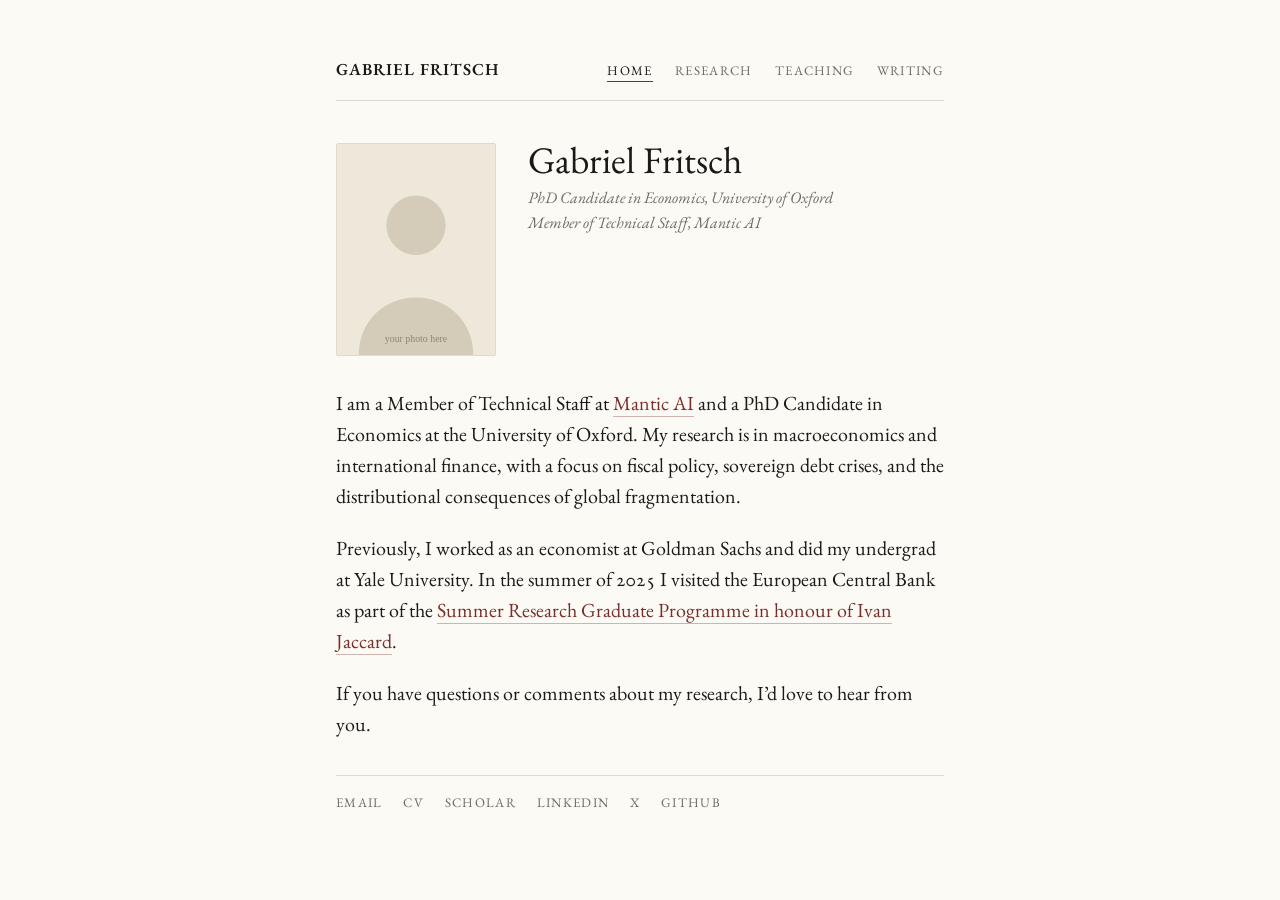
==== index.html @ 59621a18 "Static academic site to replace the Google Sites build Four pages (home, research, teaching, writing" ====
<!DOCTYPE html>
<html lang="en">
<head>
<meta charset="utf-8">
<meta name="viewport" content="width=device-width, initial-scale=1">
<title>Gabriel Fritsch</title>
<meta name="description" content="Gabriel Fritsch is a PhD candidate in economics at the University of Oxford and a member of technical staff at Mantic AI. Research on fiscal policy, sovereign debt, and international macroeconomics.">
<link rel="preconnect" href="https://fonts.googleapis.com">
<link rel="preconnect" href="https://fonts.gstatic.com" crossorigin>
<link href="https://fonts.googleapis.com/css2?family=EB+Garamond:ital,wght@0,400;0,500;0,600;1,400&display=swap" rel="stylesheet">
<link rel="stylesheet" href="/assets/css/style.css">
</head>
<body>
<div class="wrap">
<header class="masthead">
  <a href="/" class="site-name plain">Gabriel Fritsch</a>
  <nav class="plain">
    <a href="/" aria-current="page">Home</a>
    <a href="/research/">Research</a>
    <a href="/teaching/">Teaching</a>
    <a href="/writing/">Writing</a>
  </nav>
</header>
<main>
<section class="intro">
  <img src="/assets/img/portrait.svg" alt="Gabriel Fritsch" class="portrait" width="160" height="213">
  <div>
    <h1 class="name">Gabriel Fritsch</h1>
    <p class="strap">PhD Candidate in Economics, University of Oxford<br>Member of Technical Staff, Mantic AI</p>
  </div>
</section>

<p>I am a Member of Technical Staff at <a href="https://www.mantic.com/">Mantic AI</a> and a PhD Candidate in Economics at the University of Oxford. My research is in macroeconomics and international finance, with a focus on fiscal policy, sovereign debt crises, and the distributional consequences of global fragmentation.</p>

<p>Previously, I worked as an economist at Goldman Sachs and did my undergrad at Yale University. In the summer of 2025 I visited the European Central Bank as part of the <a href="https://www.ecb.europa.eu/pub/economic-research/programmes/graduate/html/index.en.html">Summer Research Graduate Programme in honour of Ivan Jaccard</a>.</p>

<p>If you have questions or comments about my research, I&rsquo;d love to hear from you.</p>

<div class="elsewhere plain">
  <a href="mailto:EMAIL-TBD">Email</a>
  <a href="/files/cv.pdf">CV</a>
  <a href="SCHOLAR-TBD">Scholar</a>
  <a href="https://www.linkedin.com/in/gpfritsch/">LinkedIn</a>
  <a href="https://x.com/gabrielpfritsch">X</a>
  <a href="https://github.com/gabrielpfritsch">GitHub</a>
</div>
</main>
</div>
</body>
</html>
---- assets/css/style.css ----
/* ---- Palette -------------------------------------------------------- */
:root {
  --bg:        #FBFAF5;
  --surface:   #F4F1E8;
  --text:      #1B1A17;
  --muted:     #6E6A60;
  --rule:      #DFDACB;
  --accent:    #7A2E2A;   /* oxblood */
  --accent-soft: #A85B50;
}

@media (prefers-color-scheme: dark) {
  :root {
    --bg:      #14130F;
    --surface: #1D1C17;
    --text:    #E8E3D6;
    --muted:   #9A9485;
    --rule:    #33312A;
    --accent:  #D08A7C;
    --accent-soft: #B36F61;
  }
}

/* ---- Base ----------------------------------------------------------- */
*, *::before, *::after { box-sizing: border-box; }
html { -webkit-text-size-adjust: 100%; }
body {
  margin: 0;
  background: var(--bg);
  color: var(--text);
  font-family: "EB Garamond", "Adobe Garamond Pro", Garamond, Georgia, "Times New Roman", serif;
  font-size: 20px;
  line-height: 1.55;
  font-feature-settings: "onum" 1, "kern" 1, "liga" 1;
  -webkit-font-smoothing: antialiased;
}
.wrap { max-width: 41rem; margin: 0 auto; padding: 3.5rem 1.5rem 5rem; }

a { color: var(--accent); text-decoration: none; border-bottom: 1px solid color-mix(in srgb, var(--accent) 35%, transparent); }
a:hover { border-bottom-color: var(--accent); }
a.plain, .plain a { border-bottom: none; }
.plain a:hover { border-bottom: 1px solid var(--accent); }

p { margin: 0 0 1.05em; }
em { font-style: italic; }

/* ---- Masthead ------------------------------------------------------- */
.masthead {
  display: flex; flex-wrap: wrap; align-items: baseline;
  gap: 0.6rem 1.5rem;
  padding-bottom: 1.1rem; margin-bottom: 2.6rem;
  border-bottom: 1px solid var(--rule);
}
.masthead .site-name {
  font-size: 1.05rem; font-weight: 600;
  letter-spacing: 0.06em; text-transform: uppercase;
  color: var(--text); margin-right: auto;
}
.masthead nav { display: flex; gap: 1.4rem; }
.masthead nav a {
  font-size: 0.82rem; letter-spacing: 0.1em; text-transform: uppercase;
  color: var(--muted);
}
.masthead nav a:hover { color: var(--accent); }
.masthead nav a[aria-current="page"] { color: var(--text); border-bottom: 1px solid var(--accent); }

/* ---- Home ----------------------------------------------------------- */
.intro { display: flex; gap: 2rem; align-items: flex-start; margin-bottom: 2rem; }
.portrait {
  width: 160px; flex: 0 0 160px; aspect-ratio: 3 / 4;
  object-fit: cover; border-radius: 2px;
  background: var(--surface); border: 1px solid var(--rule);
}
h1.name {
  font-size: 2.35rem; font-weight: 400; line-height: 1.1;
  margin: -0.25rem 0 0.4rem;
}
.strap { color: var(--muted); font-size: 1rem; font-style: italic; margin: 0; }

.elsewhere {
  display: flex; flex-wrap: wrap; gap: 0.4rem 1.3rem;
  margin-top: 2.2rem; padding-top: 1.1rem; border-top: 1px solid var(--rule);
  font-size: 0.82rem; letter-spacing: 0.1em; text-transform: uppercase;
}
.elsewhere a { color: var(--muted); }
.elsewhere a:hover { color: var(--accent); }

/* ---- Sections & lists ----------------------------------------------- */
h2.section-head {
  font-size: 0.82rem; font-weight: 600;
  letter-spacing: 0.14em; text-transform: uppercase;
  color: var(--muted);
  margin: 3rem 0 1.4rem; padding-bottom: 0.5rem;
  border-bottom: 1px solid var(--rule);
}
h2.section-head:first-child { margin-top: 0; }

.paper { margin-bottom: 1.9rem; }
.paper .title { font-size: 1.18rem; line-height: 1.3; display: block; margin-bottom: 0.15rem; }
.paper .title a { color: var(--text); border-bottom: 1px solid color-mix(in srgb, var(--accent) 45%, transparent); }
.paper .title a:hover { color: var(--accent); border-bottom-color: var(--accent); }
.paper .meta { color: var(--muted); font-size: 0.95rem; font-style: italic; }
.paper .meta a { color: var(--muted); border-bottom-color: var(--rule); }
.paper .meta a:hover { color: var(--accent); }
.paper .links { font-size: 0.8rem; letter-spacing: 0.08em; text-transform: uppercase; margin-top: 0.3rem; }
.paper .links a { color: var(--accent-soft); margin-right: 1rem; border-bottom: none; }
.paper .links a:hover { color: var(--accent); border-bottom: 1px solid var(--accent); }

details.abstract { margin-top: 0.45rem; }
details.abstract > summary {
  cursor: pointer; list-style: none;
  font-size: 0.8rem; letter-spacing: 0.08em; text-transform: uppercase;
  color: var(--accent-soft); display: inline-block;
}
details.abstract > summary::-webkit-details-marker { display: none; }
details.abstract > summary::before { content: "+\00a0"; }
details.abstract[open] > summary::before { content: "\2013\00a0"; }
details.abstract > summary:hover { color: var(--accent); }
details.abstract > p {
  margin: 0.7rem 0 0; padding: 0.9rem 1.1rem;
  background: var(--surface); border-left: 2px solid var(--accent-soft);
  font-size: 0.95rem; line-height: 1.6; color: var(--text); text-align: justify;
  hyphens: auto;
}

.entry { margin-bottom: 1.3rem; }
.entry .what { display: block; }
.entry .when { color: var(--muted); font-size: 0.92rem; font-style: italic; }

.report { display: flex; justify-content: space-between; gap: 1.5rem; padding: 0.42rem 0; }
.report .when { color: var(--muted); font-size: 0.86rem; white-space: nowrap; font-variant-numeric: oldstyle-nums; }

.note { color: var(--muted); font-size: 0.95rem; font-style: italic; margin-bottom: 1.6rem; }

/* ---- Mobile --------------------------------------------------------- */
@media (max-width: 34rem) {
  body { font-size: 18px; }
  .wrap { padding-top: 2.2rem; }
  .intro { flex-direction: column; gap: 1.2rem; }
  .portrait { width: 120px; flex-basis: auto; }
  h1.name { font-size: 2rem; }
  .report { flex-direction: column; gap: 0.1rem; }
}
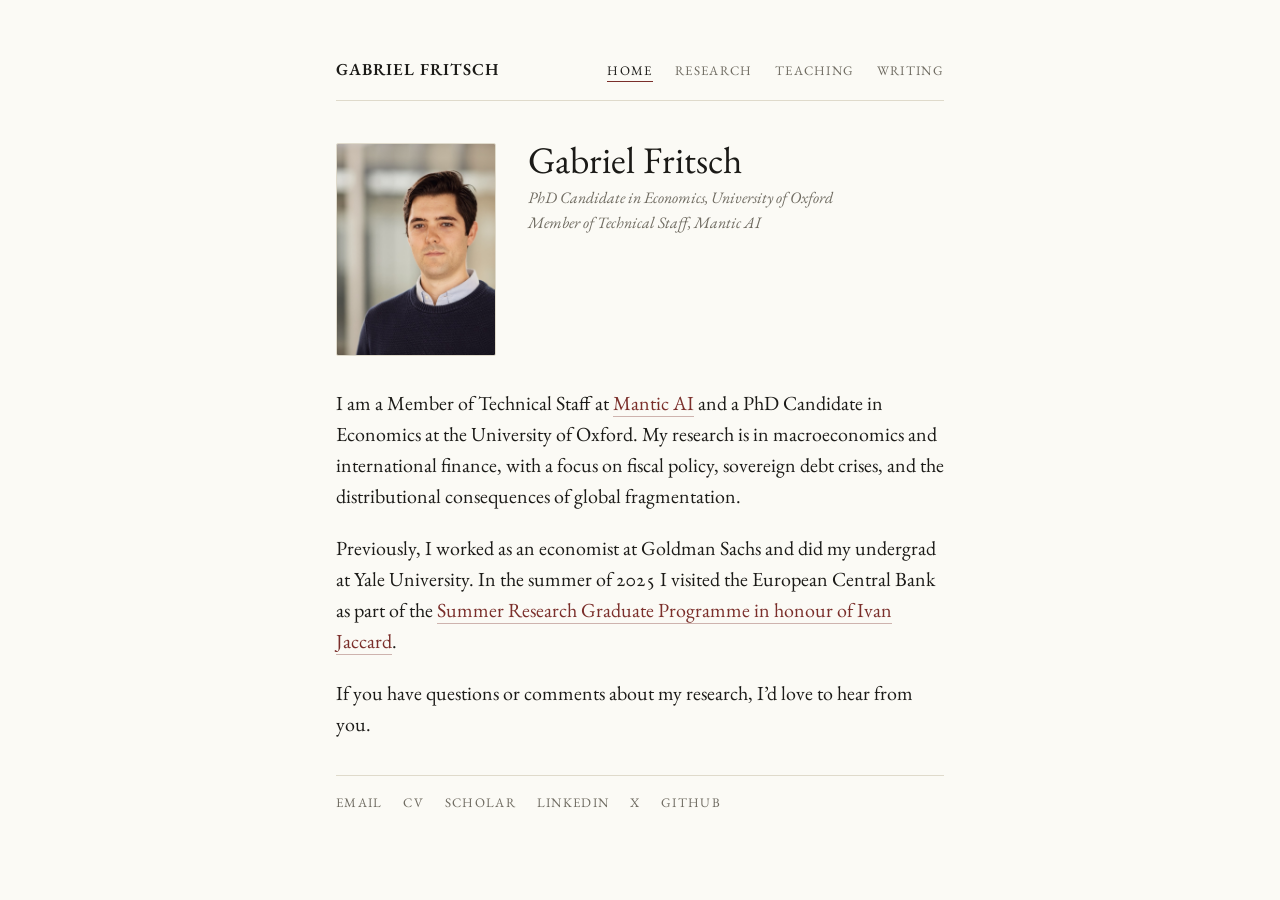
==== commit 4445ed4d: "Add portrait Cropped from one of the department profile shots to 3:4 and resized to 675x900, which i" ====
--- a/index.html
+++ b/index.html
@@ -23,7 +23,7 @@
 </header>
 <main>
 <section class="intro">
-  <img src="/assets/img/portrait.svg" alt="Gabriel Fritsch" class="portrait" width="160" height="213">
+  <img src="/assets/img/portrait.jpg" alt="Gabriel Fritsch" class="portrait" width="160" height="213">
   <div>
     <h1 class="name">Gabriel Fritsch</h1>
     <p class="strap">PhD Candidate in Economics, University of Oxford<br>Member of Technical Staff, Mantic AI</p>
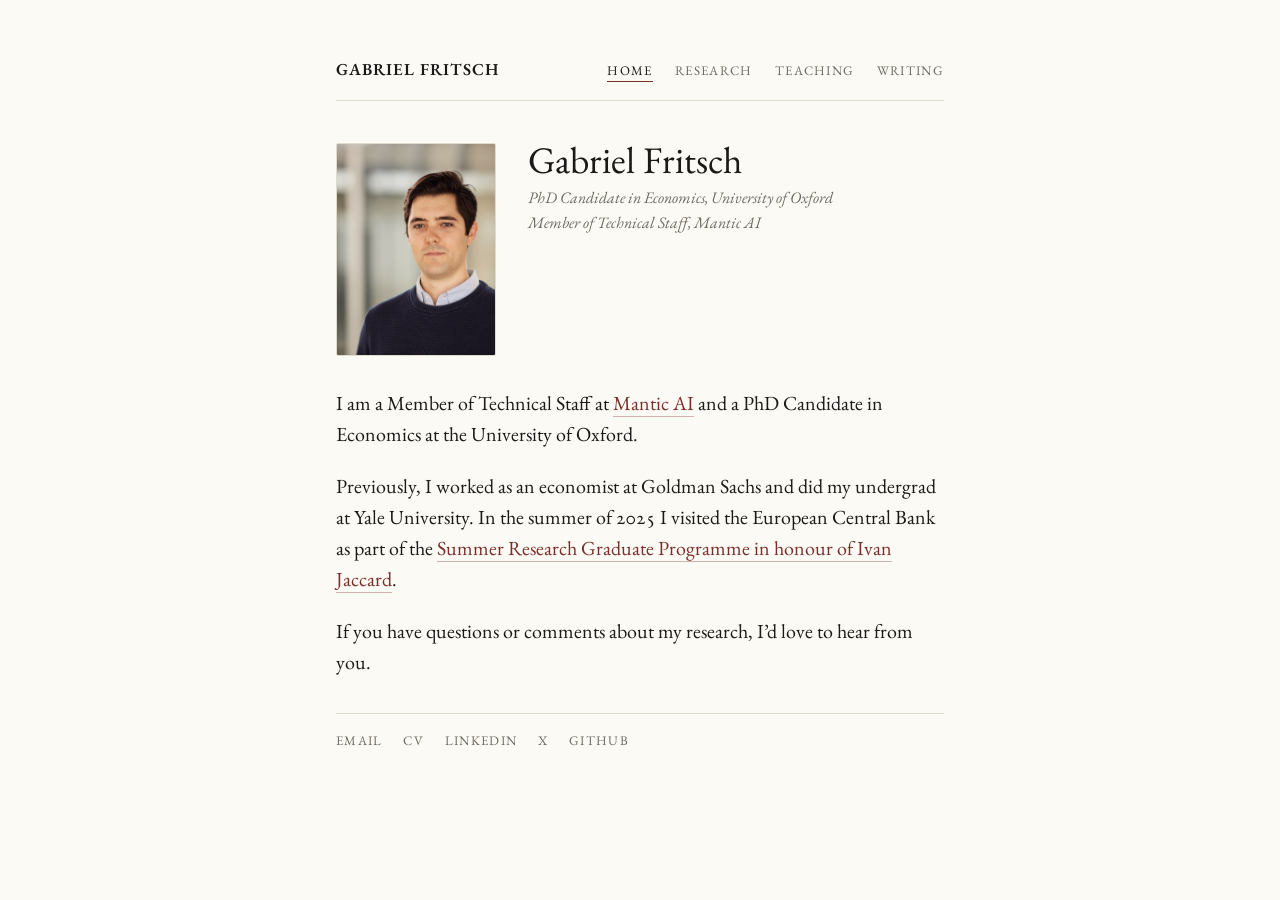
==== commit 652b74ed: "Add Goldman Sachs reports, real contact details, and trim the copy The nine LatAm reports now live i" ====
--- a/index.html
+++ b/index.html
@@ -30,16 +30,15 @@
   </div>
 </section>
 
-<p>I am a Member of Technical Staff at <a href="https://www.mantic.com/">Mantic AI</a> and a PhD Candidate in Economics at the University of Oxford. My research is in macroeconomics and international finance, with a focus on fiscal policy, sovereign debt crises, and the distributional consequences of global fragmentation.</p>
+<p>I am a Member of Technical Staff at <a href="https://www.mantic.com/">Mantic AI</a> and a PhD Candidate in Economics at the University of Oxford.</p>
 
 <p>Previously, I worked as an economist at Goldman Sachs and did my undergrad at Yale University. In the summer of 2025 I visited the European Central Bank as part of the <a href="https://www.ecb.europa.eu/pub/economic-research/programmes/graduate/html/index.en.html">Summer Research Graduate Programme in honour of Ivan Jaccard</a>.</p>
 
 <p>If you have questions or comments about my research, I&rsquo;d love to hear from you.</p>
 
 <div class="elsewhere plain">
-  <a href="mailto:EMAIL-TBD">Email</a>
+  <a href="mailto:gabrielpfritsch@gmail.com">Email</a>
   <a href="/files/cv.pdf">CV</a>
-  <a href="SCHOLAR-TBD">Scholar</a>
   <a href="https://www.linkedin.com/in/gpfritsch/">LinkedIn</a>
   <a href="https://x.com/gabrielpfritsch">X</a>
   <a href="https://github.com/gabrielpfritsch">GitHub</a>
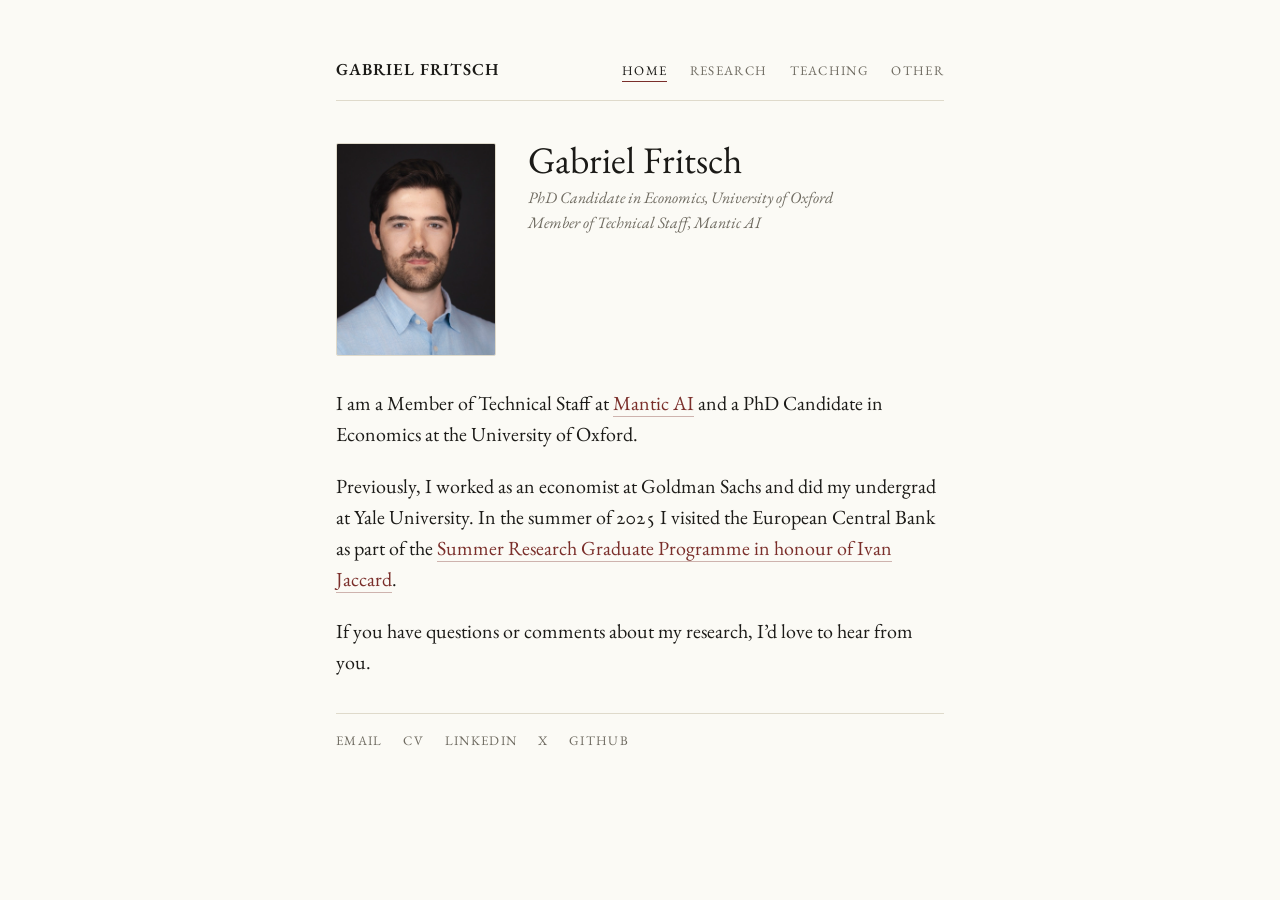
==== commit 0dded81e: "Use the current headshot, and rename Writing back to Other The section holds only the Goldman Sachs " ====
--- a/index.html
+++ b/index.html
@@ -5,6 +5,16 @@
 <meta name="viewport" content="width=device-width, initial-scale=1">
 <title>Gabriel Fritsch</title>
 <meta name="description" content="Gabriel Fritsch is a PhD candidate in economics at the University of Oxford and a member of technical staff at Mantic AI. Research on fiscal policy, sovereign debt, and international macroeconomics.">
+<meta name="author" content="Gabriel Fritsch">
+<link rel="canonical" href="https://gabrielpfritsch.com/">
+<meta property="og:type" content="website">
+<meta property="og:site_name" content="Gabriel Fritsch">
+<meta property="og:title" content="Gabriel Fritsch">
+<meta property="og:description" content="Gabriel Fritsch is a PhD candidate in economics at the University of Oxford and a member of technical staff at Mantic AI. Research on fiscal policy, sovereign debt, and international macroeconomics.">
+<meta property="og:url" content="https://gabrielpfritsch.com/">
+<meta property="og:image" content="https://gabrielpfritsch.com/assets/img/portrait.jpg">
+<meta name="twitter:card" content="summary">
+<link rel="icon" href="/favicon.svg" type="image/svg+xml">
 <link rel="preconnect" href="https://fonts.googleapis.com">
 <link rel="preconnect" href="https://fonts.gstatic.com" crossorigin>
 <link href="https://fonts.googleapis.com/css2?family=EB+Garamond:ital,wght@0,400;0,500;0,600;1,400&display=swap" rel="stylesheet">
@@ -18,7 +28,7 @@
     <a href="/" aria-current="page">Home</a>
     <a href="/research/">Research</a>
     <a href="/teaching/">Teaching</a>
-    <a href="/writing/">Writing</a>
+    <a href="/other/">Other</a>
   </nav>
 </header>
 <main>
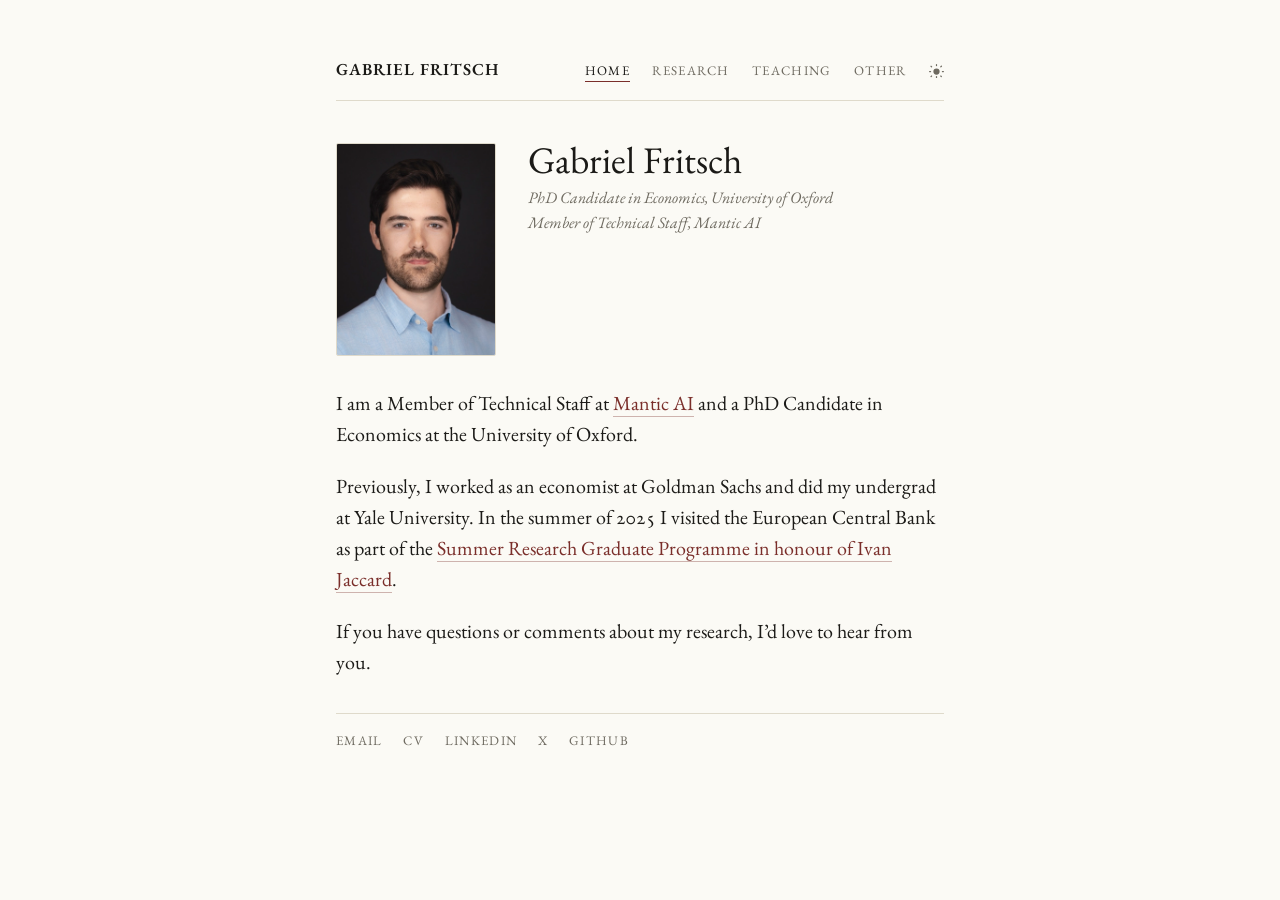
==== commit 3f5cfd89: "Rework dark mode, add a theme toggle, and trim the README Dark mode moves to a neutral near-black gr" ====
--- a/index.html
+++ b/index.html
@@ -19,6 +19,7 @@
 <link rel="preconnect" href="https://fonts.gstatic.com" crossorigin>
 <link href="https://fonts.googleapis.com/css2?family=EB+Garamond:ital,wght@0,400;0,500;0,600;1,400&display=swap" rel="stylesheet">
 <link rel="stylesheet" href="/assets/css/style.css">
+<script>try{var t=localStorage.getItem("theme");if(t)document.documentElement.setAttribute("data-theme",t)}catch(e){}</script>
 </head>
 <body>
 <div class="wrap">
@@ -29,6 +30,10 @@
     <a href="/research/">Research</a>
     <a href="/teaching/">Teaching</a>
     <a href="/other/">Other</a>
+    <button class="theme-toggle" type="button" aria-label="Switch between light and dark">
+      <svg class="sun" viewBox="0 0 24 24" aria-hidden="true"><path d="M12 17a5 5 0 1 1 0-10 5 5 0 0 1 0 10zm0-13.5a1 1 0 0 1-1-1V1a1 1 0 0 1 2 0v1.5a1 1 0 0 1-1 1zm0 19a1 1 0 0 1-1-1V20a1 1 0 0 1 2 0v1.5a1 1 0 0 1-1 1zM4.2 5.6a1 1 0 0 1-.7-.3l-1-1a1 1 0 0 1 1.4-1.4l1 1a1 1 0 0 1-.7 1.7zm15.6 15.6a1 1 0 0 1-.7-.3l-1-1a1 1 0 0 1 1.4-1.4l1 1a1 1 0 0 1-.7 1.7zM2.5 13H1a1 1 0 0 1 0-2h1.5a1 1 0 0 1 0 2zm20.5 0h-1.5a1 1 0 0 1 0-2H23a1 1 0 0 1 0 2zM3.2 21.2a1 1 0 0 1-.7-1.7l1-1a1 1 0 0 1 1.4 1.4l-1 1a1 1 0 0 1-.7.3zM18.8 5.6a1 1 0 0 1-.7-1.7l1-1a1 1 0 1 1 1.4 1.4l-1 1a1 1 0 0 1-.7.3z"/></svg>
+      <svg class="moon" viewBox="0 0 24 24" aria-hidden="true"><path d="M21.6 14.2A9.2 9.2 0 0 1 9.8 2.4a1 1 0 0 0-1.3-1.2A10.8 10.8 0 1 0 22.8 15.5a1 1 0 0 0-1.2-1.3z"/></svg>
+    </button>
   </nav>
 </header>
 <main>
@@ -55,5 +60,18 @@
 </div>
 </main>
 </div>
+<script>
+(function () {
+  var root = document.documentElement;
+  var btn = document.querySelector(".theme-toggle");
+  if (!btn) return;
+  btn.addEventListener("click", function () {
+    var dark = getComputedStyle(root).getPropertyValue("--bg").trim().toLowerCase() === "#121212";
+    var next = dark ? "light" : "dark";
+    root.setAttribute("data-theme", next);
+    try { localStorage.setItem("theme", next); } catch (e) {}
+  });
+})();
+</script>
 </body>
 </html>
--- a/assets/css/style.css
+++ b/assets/css/style.css
@@ -1,24 +1,36 @@
-/* ---- Palette -------------------------------------------------------- */
 :root {
+  color-scheme: light dark;
   --bg:        #FBFAF5;
   --surface:   #F4F1E8;
   --text:      #1B1A17;
   --muted:     #6E6A60;
   --rule:      #DFDACB;
-  --accent:    #7A2E2A;   /* oxblood */
+  --accent:    #7A2E2A;
   --accent-soft: #A85B50;
 }
 
+/* Dark: applied when the reader's system asks for it, unless they chose light here. */
 @media (prefers-color-scheme: dark) {
-  :root {
-    --bg:      #14130F;
-    --surface: #1D1C17;
-    --text:    #E8E3D6;
-    --muted:   #9A9485;
-    --rule:    #33312A;
-    --accent:  #D08A7C;
-    --accent-soft: #B36F61;
+  :root:not([data-theme="light"]) {
+  --bg:      #121212;
+  --surface: #1A1A1A;
+  --text:    #E7E5E1;
+  --muted:   #A3A09B;
+  --rule:    #2B2B2B;
+  --accent:  #E09B8E;
+  --accent-soft: #C08376;
   }
+}
+
+/* Dark: applied when the reader chose it here, whatever the system says. */
+:root[data-theme="dark"] {
+  --bg:      #121212;
+  --surface: #1A1A1A;
+  --text:    #E7E5E1;
+  --muted:   #A3A09B;
+  --rule:    #2B2B2B;
+  --accent:  #E09B8E;
+  --accent-soft: #C08376;
 }
 
 /* ---- Base ----------------------------------------------------------- */
@@ -119,8 +131,7 @@
 details.abstract > p {
   margin: 0.7rem 0 0; padding: 0.9rem 1.1rem;
   background: var(--surface); border-left: 2px solid var(--accent-soft);
-  font-size: 0.95rem; line-height: 1.6; color: var(--text); text-align: justify;
-  hyphens: auto;
+  font-size: 0.95rem; line-height: 1.6; color: var(--text);
 }
 
 .entry { margin-bottom: 1.3rem; }
@@ -142,3 +153,21 @@
   .report { flex-direction: column; gap: 0.1rem; }
 }
 
+
+/* ---- Theme toggle ---------------------------------------------------- */
+.theme-toggle {
+  background: none; border: 0; padding: 0; margin: 0;
+  color: var(--muted); cursor: pointer; line-height: 0;
+  display: inline-flex; align-items: center;
+}
+.theme-toggle:hover { color: var(--accent); }
+.theme-toggle svg { width: 15px; height: 15px; fill: currentColor; }
+.theme-toggle .moon { display: none; }
+@media (prefers-color-scheme: dark) {
+  :root:not([data-theme="light"]) .theme-toggle .sun  { display: none; }
+  :root:not([data-theme="light"]) .theme-toggle .moon { display: block; }
+}
+:root[data-theme="dark"] .theme-toggle .sun  { display: none; }
+:root[data-theme="dark"] .theme-toggle .moon { display: block; }
+:root[data-theme="light"] .theme-toggle .sun  { display: block; }
+:root[data-theme="light"] .theme-toggle .moon { display: none; }
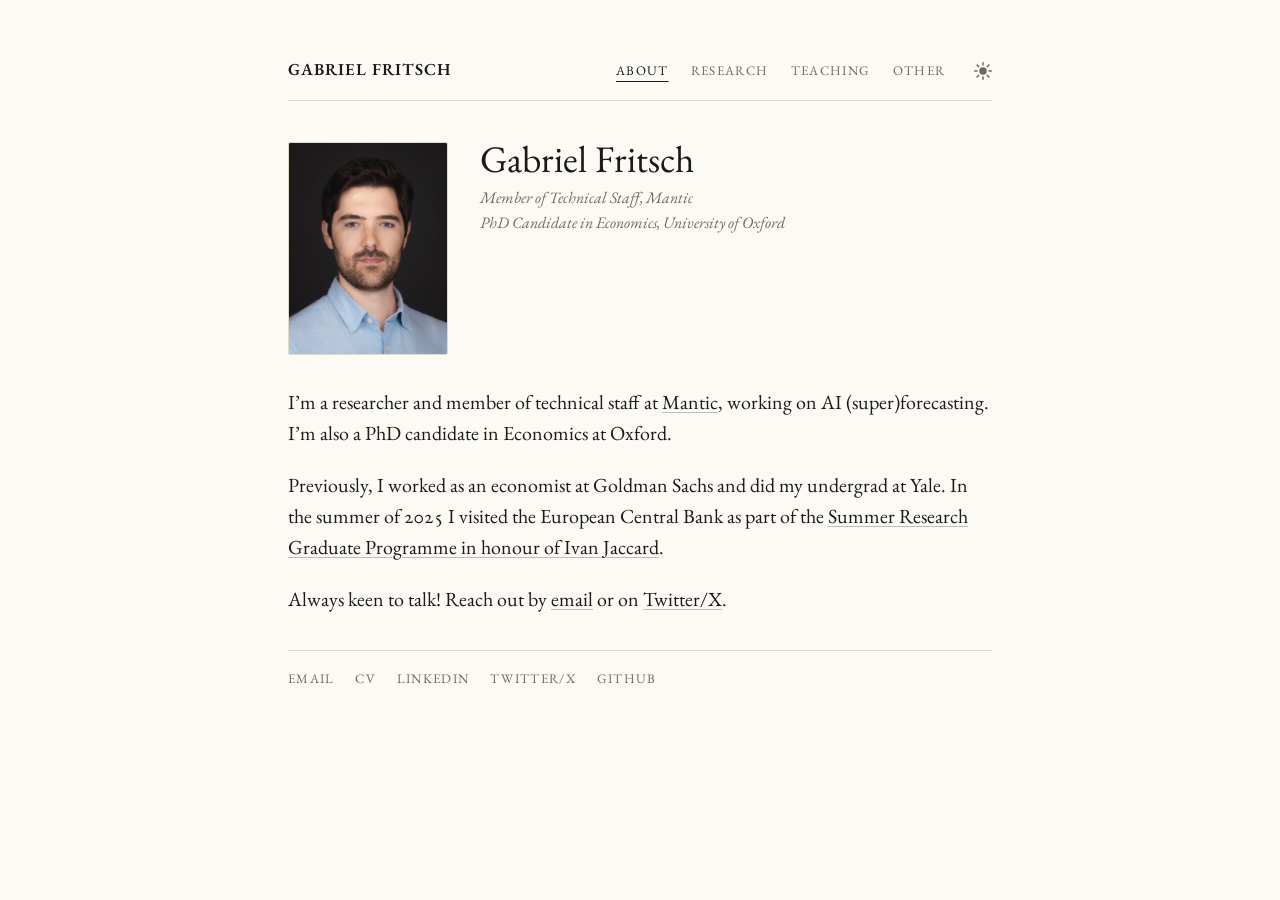
==== commit a071c6c1: "Restyle links, widen the measure, and rewrite the bio Links now take the text colour with a quiet un" ====
--- a/index.html
+++ b/index.html
@@ -4,13 +4,13 @@
 <meta charset="utf-8">
 <meta name="viewport" content="width=device-width, initial-scale=1">
 <title>Gabriel Fritsch</title>
-<meta name="description" content="Gabriel Fritsch is a PhD candidate in economics at the University of Oxford and a member of technical staff at Mantic AI. Research on fiscal policy, sovereign debt, and international macroeconomics.">
+<meta name="description" content="Gabriel Fritsch is a PhD candidate in economics at the University of Oxford and a member of technical staff at Mantic. Research on fiscal policy, sovereign debt, and international macroeconomics.">
 <meta name="author" content="Gabriel Fritsch">
 <link rel="canonical" href="https://gabrielpfritsch.com/">
 <meta property="og:type" content="website">
 <meta property="og:site_name" content="Gabriel Fritsch">
 <meta property="og:title" content="Gabriel Fritsch">
-<meta property="og:description" content="Gabriel Fritsch is a PhD candidate in economics at the University of Oxford and a member of technical staff at Mantic AI. Research on fiscal policy, sovereign debt, and international macroeconomics.">
+<meta property="og:description" content="Gabriel Fritsch is a PhD candidate in economics at the University of Oxford and a member of technical staff at Mantic. Research on fiscal policy, sovereign debt, and international macroeconomics.">
 <meta property="og:url" content="https://gabrielpfritsch.com/">
 <meta property="og:image" content="https://gabrielpfritsch.com/assets/img/portrait.jpg">
 <meta name="twitter:card" content="summary">
@@ -26,12 +26,12 @@
 <header class="masthead">
   <a href="/" class="site-name plain">Gabriel Fritsch</a>
   <nav class="plain">
-    <a href="/" aria-current="page">Home</a>
+    <a href="/" aria-current="page">About</a>
     <a href="/research/">Research</a>
     <a href="/teaching/">Teaching</a>
     <a href="/other/">Other</a>
     <button class="theme-toggle" type="button" aria-label="Switch between light and dark">
-      <svg class="sun" viewBox="0 0 24 24" aria-hidden="true"><path d="M12 17a5 5 0 1 1 0-10 5 5 0 0 1 0 10zm0-13.5a1 1 0 0 1-1-1V1a1 1 0 0 1 2 0v1.5a1 1 0 0 1-1 1zm0 19a1 1 0 0 1-1-1V20a1 1 0 0 1 2 0v1.5a1 1 0 0 1-1 1zM4.2 5.6a1 1 0 0 1-.7-.3l-1-1a1 1 0 0 1 1.4-1.4l1 1a1 1 0 0 1-.7 1.7zm15.6 15.6a1 1 0 0 1-.7-.3l-1-1a1 1 0 0 1 1.4-1.4l1 1a1 1 0 0 1-.7 1.7zM2.5 13H1a1 1 0 0 1 0-2h1.5a1 1 0 0 1 0 2zm20.5 0h-1.5a1 1 0 0 1 0-2H23a1 1 0 0 1 0 2zM3.2 21.2a1 1 0 0 1-.7-1.7l1-1a1 1 0 0 1 1.4 1.4l-1 1a1 1 0 0 1-.7.3zM18.8 5.6a1 1 0 0 1-.7-1.7l1-1a1 1 0 1 1 1.4 1.4l-1 1a1 1 0 0 1-.7.3z"/></svg>
+      <svg class="sun" viewBox="0 0 24 24" aria-hidden="true"><circle cx="12" cy="12" r="5"/><g stroke="currentColor" stroke-width="2" stroke-linecap="round"><path d="M12 1v3M12 20v3M4.2 4.2l2.1 2.1M17.7 17.7l2.1 2.1M1 12h3M20 12h3M4.2 19.8l2.1-2.1M17.7 6.3l2.1-2.1"/></g></svg>
       <svg class="moon" viewBox="0 0 24 24" aria-hidden="true"><path d="M21.6 14.2A9.2 9.2 0 0 1 9.8 2.4a1 1 0 0 0-1.3-1.2A10.8 10.8 0 1 0 22.8 15.5a1 1 0 0 0-1.2-1.3z"/></svg>
     </button>
   </nav>
@@ -41,21 +41,21 @@
   <img src="/assets/img/portrait.jpg" alt="Gabriel Fritsch" class="portrait" width="160" height="213">
   <div>
     <h1 class="name">Gabriel Fritsch</h1>
-    <p class="strap">PhD Candidate in Economics, University of Oxford<br>Member of Technical Staff, Mantic AI</p>
+    <p class="strap">Member of Technical Staff, Mantic<br>PhD Candidate in Economics, University of Oxford</p>
   </div>
 </section>
 
-<p>I am a Member of Technical Staff at <a href="https://www.mantic.com/">Mantic AI</a> and a PhD Candidate in Economics at the University of Oxford.</p>
+<p>I&rsquo;m a researcher and member of technical staff at <a href="https://www.mantic.com/">Mantic</a>, working on AI (super)forecasting. I&rsquo;m also a PhD candidate in Economics at Oxford.</p>
 
-<p>Previously, I worked as an economist at Goldman Sachs and did my undergrad at Yale University. In the summer of 2025 I visited the European Central Bank as part of the <a href="https://www.ecb.europa.eu/pub/economic-research/programmes/graduate/html/index.en.html">Summer Research Graduate Programme in honour of Ivan Jaccard</a>.</p>
+<p>Previously, I worked as an economist at Goldman Sachs and did my undergrad at Yale. In the summer of 2025 I visited the European Central Bank as part of the <a href="https://www.ecb.europa.eu/pub/economic-research/programmes/graduate/html/index.en.html">Summer Research Graduate Programme in honour of Ivan Jaccard</a>.</p>
 
-<p>If you have questions or comments about my research, I&rsquo;d love to hear from you.</p>
+<p>Always keen to talk! Reach out by <a href="mailto:gabrielpfritsch@gmail.com">email</a> or on <a href="https://x.com/gabrielpfritsch">Twitter/X</a>.</p>
 
 <div class="elsewhere plain">
   <a href="mailto:gabrielpfritsch@gmail.com">Email</a>
   <a href="/files/cv.pdf">CV</a>
   <a href="https://www.linkedin.com/in/gpfritsch/">LinkedIn</a>
-  <a href="https://x.com/gabrielpfritsch">X</a>
+  <a href="https://x.com/gabrielpfritsch">Twitter/X</a>
   <a href="https://github.com/gabrielpfritsch">GitHub</a>
 </div>
 </main>
--- a/assets/css/style.css
+++ b/assets/css/style.css
@@ -7,6 +7,7 @@
   --rule:      #DFDACB;
   --accent:    #7A2E2A;
   --accent-soft: #A85B50;
+  --underline: #BDBDBD;
 }
 
 /* Dark: applied when the reader's system asks for it, unless they chose light here. */
@@ -19,6 +20,7 @@
   --rule:    #2B2B2B;
   --accent:  #E09B8E;
   --accent-soft: #C08376;
+  --underline: #5C5C5C;
   }
 }
 
@@ -31,6 +33,7 @@
   --rule:    #2B2B2B;
   --accent:  #E09B8E;
   --accent-soft: #C08376;
+  --underline: #5C5C5C;
 }
 
 /* ---- Base ----------------------------------------------------------- */
@@ -46,12 +49,18 @@
   font-feature-settings: "onum" 1, "kern" 1, "liga" 1;
   -webkit-font-smoothing: antialiased;
 }
-.wrap { max-width: 41rem; margin: 0 auto; padding: 3.5rem 1.5rem 5rem; }
+.wrap { max-width: 47rem; margin: 0 auto; padding: 3.5rem 1.5rem 5rem; }
 
-a { color: var(--accent); text-decoration: none; border-bottom: 1px solid color-mix(in srgb, var(--accent) 35%, transparent); }
-a:hover { border-bottom-color: var(--accent); }
-a.plain, .plain a { border-bottom: none; }
-.plain a:hover { border-bottom: 1px solid var(--accent); }
+a {
+  color: inherit;
+  text-decoration: underline;
+  text-decoration-thickness: 1px;
+  text-underline-offset: 3px;
+  text-decoration-color: var(--underline);
+}
+a:hover { text-decoration-color: var(--text); }
+a.plain, .plain a { text-decoration: none; }
+.plain a:hover { text-decoration: underline; text-decoration-color: var(--text); }
 
 p { margin: 0 0 1.05em; }
 em { font-style: italic; }
@@ -73,8 +82,8 @@
   font-size: 0.82rem; letter-spacing: 0.1em; text-transform: uppercase;
   color: var(--muted);
 }
-.masthead nav a:hover { color: var(--accent); }
-.masthead nav a[aria-current="page"] { color: var(--text); border-bottom: 1px solid var(--accent); }
+.masthead nav a:hover { color: var(--text); }
+.masthead nav a[aria-current="page"] { color: var(--text); text-decoration: underline; text-decoration-color: var(--text); text-underline-offset: 6px; }
 
 /* ---- Home ----------------------------------------------------------- */
 .intro { display: flex; gap: 2rem; align-items: flex-start; margin-bottom: 2rem; }
@@ -95,7 +104,7 @@
   font-size: 0.82rem; letter-spacing: 0.1em; text-transform: uppercase;
 }
 .elsewhere a { color: var(--muted); }
-.elsewhere a:hover { color: var(--accent); }
+.elsewhere a:hover { color: var(--text); }
 
 /* ---- Sections & lists ----------------------------------------------- */
 h2.section-head {
@@ -109,28 +118,27 @@
 
 .paper { margin-bottom: 1.9rem; }
 .paper .title { font-size: 1.18rem; line-height: 1.3; display: block; margin-bottom: 0.15rem; }
-.paper .title a { color: var(--text); border-bottom: 1px solid color-mix(in srgb, var(--accent) 45%, transparent); }
-.paper .title a:hover { color: var(--accent); border-bottom-color: var(--accent); }
+.paper .title a { color: var(--text); }
 .paper .meta { color: var(--muted); font-size: 0.95rem; font-style: italic; }
-.paper .meta a { color: var(--muted); border-bottom-color: var(--rule); }
-.paper .meta a:hover { color: var(--accent); }
+.paper .meta a { color: var(--muted); text-decoration: none; }
+.paper .meta a:hover { color: var(--text); text-decoration: underline; text-decoration-color: var(--underline); }
 .paper .links { font-size: 0.8rem; letter-spacing: 0.08em; text-transform: uppercase; margin-top: 0.3rem; }
-.paper .links a { color: var(--accent-soft); margin-right: 1rem; border-bottom: none; }
-.paper .links a:hover { color: var(--accent); border-bottom: 1px solid var(--accent); }
+.paper .links a { color: var(--muted); margin-right: 1rem; text-decoration: none; }
+.paper .links a:hover { color: var(--text); text-decoration: underline; }
 
 details.abstract { margin-top: 0.45rem; }
 details.abstract > summary {
   cursor: pointer; list-style: none;
   font-size: 0.8rem; letter-spacing: 0.08em; text-transform: uppercase;
-  color: var(--accent-soft); display: inline-block;
+  color: var(--muted); display: inline-block;
 }
 details.abstract > summary::-webkit-details-marker { display: none; }
 details.abstract > summary::before { content: "+\00a0"; }
 details.abstract[open] > summary::before { content: "\2013\00a0"; }
-details.abstract > summary:hover { color: var(--accent); }
+details.abstract > summary:hover { color: var(--text); }
 details.abstract > p {
   margin: 0.7rem 0 0; padding: 0.9rem 1.1rem;
-  background: var(--surface); border-left: 2px solid var(--accent-soft);
+  background: var(--surface); border-left: 2px solid var(--rule);
   font-size: 0.95rem; line-height: 1.6; color: var(--text);
 }
 
@@ -155,19 +163,23 @@
 
 
 /* ---- Theme toggle ---------------------------------------------------- */
+/* Shows the theme currently in use; clicking switches to the other one. */
 .theme-toggle {
-  background: none; border: 0; padding: 0; margin: 0;
-  color: var(--muted); cursor: pointer; line-height: 0;
+  background: none; border: 0; cursor: pointer; line-height: 0;
+  color: var(--muted);
+  padding: 0.4rem; margin: -0.4rem -0.4rem -0.4rem 0;
   display: inline-flex; align-items: center;
 }
-.theme-toggle:hover { color: var(--accent); }
-.theme-toggle svg { width: 15px; height: 15px; fill: currentColor; }
+.theme-toggle:hover { color: var(--text); }
+.theme-toggle:focus-visible { outline: 1px solid var(--text); outline-offset: 2px; border-radius: 2px; }
+.theme-toggle svg { width: 18px; height: 18px; fill: currentColor; display: block; }
+
 .theme-toggle .moon { display: none; }
 @media (prefers-color-scheme: dark) {
   :root:not([data-theme="light"]) .theme-toggle .sun  { display: none; }
   :root:not([data-theme="light"]) .theme-toggle .moon { display: block; }
 }
-:root[data-theme="dark"] .theme-toggle .sun  { display: none; }
-:root[data-theme="dark"] .theme-toggle .moon { display: block; }
+:root[data-theme="dark"]  .theme-toggle .sun  { display: none; }
+:root[data-theme="dark"]  .theme-toggle .moon { display: block; }
 :root[data-theme="light"] .theme-toggle .sun  { display: block; }
 :root[data-theme="light"] .theme-toggle .moon { display: none; }
